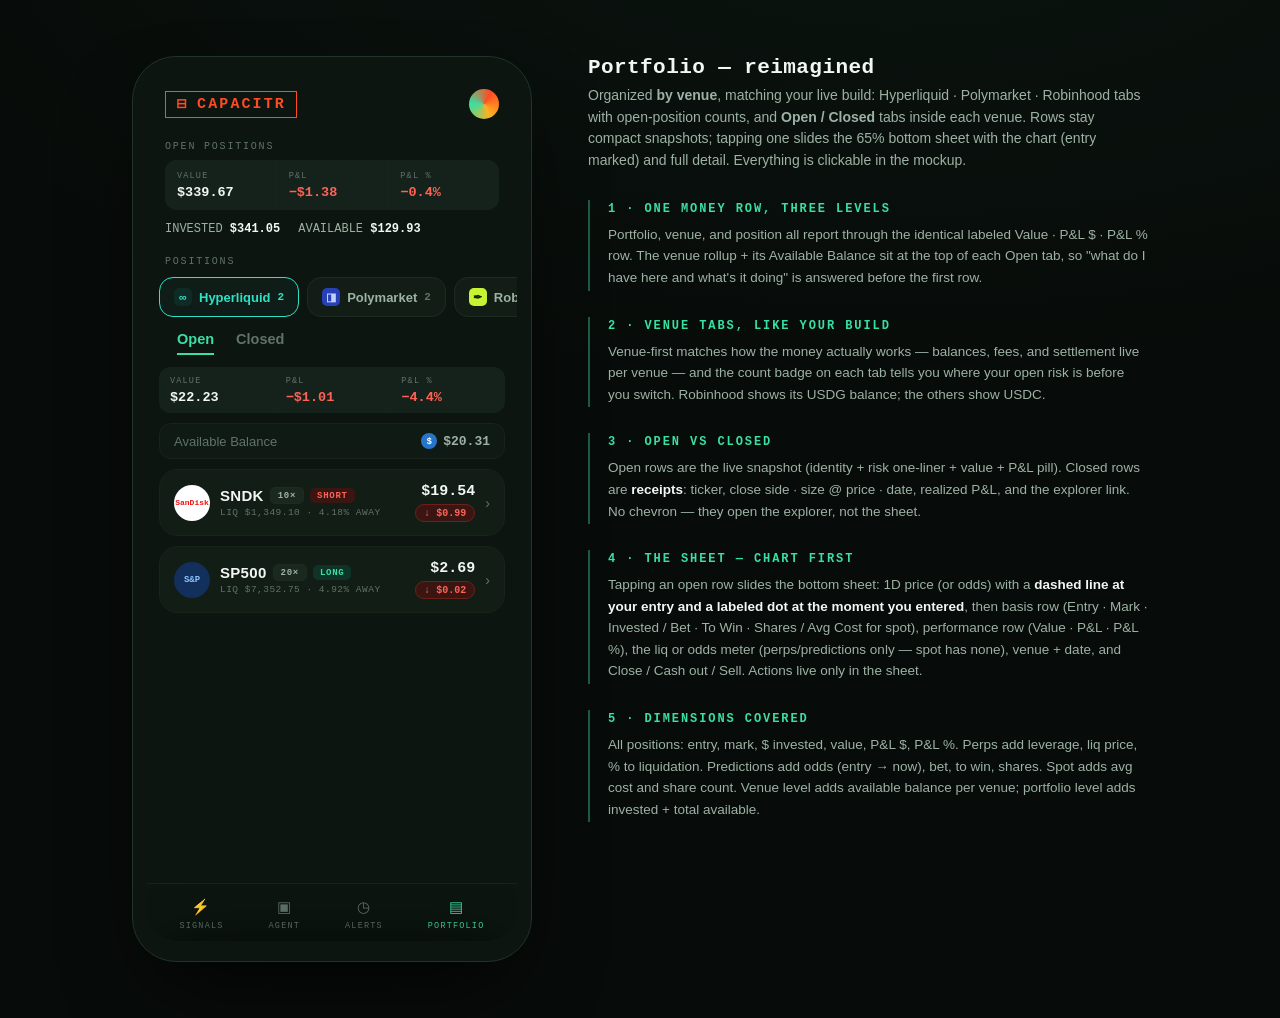
==== portfolio-redesign/index.html @ 4e416ac4 "Add CAPACITR portfolio redesign preview Co-Authored-By: Claude Fable 5 <noreply@anthropic.com> Claud" ====
<!DOCTYPE html>
<html lang="en">
<head>
<meta charset="UTF-8">
<meta name="viewport" content="width=device-width, initial-scale=1.0">
<title>CAPACITR — Portfolio Redesign</title>
<style>
  :root{
    --page:#070B09;
    --phone:#0C1510;
    --card:#121D16;
    --panel:#0E1711;
    --border:#1D2B22;
    --border-soft:#182319;
    --ink:#F2F7F3;
    --ink-2:#9DB2A4;
    --ink-3:#5F7368;
    --green:#3ADFA2;
    --green-dim:#1E5C45;
    --red:#FF6257;
    --red-deep:#FF4B23;
    --amber:#FFB020;
    --teal:#2DE2C5;
    --mono:"SF Mono", ui-monospace, "Cascadia Mono", "Roboto Mono", Menlo, monospace;
    --sans:-apple-system, "SF Pro Text", "Segoe UI", Inter, Roboto, sans-serif;
  }
  *{margin:0;padding:0;box-sizing:border-box}
  body{background:var(--page);font-family:var(--sans);color:var(--ink);
    background-image:radial-gradient(1100px 500px at 70% -10%, #12251B55, transparent);
    min-height:100vh;}
  .wrap{display:flex;gap:56px;justify-content:center;align-items:flex-start;
    padding:56px 32px;flex-wrap:wrap}

  /* ============ PHONE ============ */
  .phone{width:400px;flex:none;background:var(--phone);border:1px solid #223328;
    border-radius:44px;padding:14px 14px 20px;box-shadow:0 40px 90px -30px #000C;
    position:sticky;top:32px}
  .screen{border-radius:32px;overflow:hidden;background:var(--phone);
    height:870px;position:relative;display:flex;flex-direction:column}
  .content{flex:1;overflow-y:auto;scrollbar-width:none}
  .content::-webkit-scrollbar{display:none}

  .appbar{display:flex;align-items:center;justify-content:space-between;
    padding:18px 18px 14px}
  .wordmark{font-family:var(--mono);font-weight:700;letter-spacing:.14em;
    font-size:15px;color:var(--red-deep);border:1.5px solid var(--red-deep);
    padding:4px 10px;display:inline-flex;gap:8px;align-items:center}
  .wordmark::before{content:"⊟";font-size:13px}
  .avatar{width:30px;height:30px;border-radius:50%;
    background:conic-gradient(from 30deg,#FF4B23,#FFB020,#3ADFA2,#FF4B23)}

  /* ---- portfolio summary ---- */
  .summary{padding:8px 18px 4px}
  .sum-label{font-family:var(--mono);font-size:10px;letter-spacing:.18em;
    color:var(--ink-3);text-transform:uppercase;margin-bottom:8px}
  .sum-grid .cell{padding:11px 12px 10px}
  .sum-grid .v{font-size:16.5px;font-weight:700}
  .sum-sub{display:flex;gap:18px;margin-top:12px}
  .sum-sub div{font-family:var(--mono);font-size:12px;color:var(--ink-2)}
  .sum-sub b{color:var(--ink);font-weight:600}
  .neg{color:var(--red)} .pos{color:var(--green)}

  /* ---- venue tabs ---- */
  .vlabel{font-family:var(--mono);font-size:10px;letter-spacing:.18em;
    color:var(--ink-3);text-transform:uppercase;padding:16px 18px 10px}
  .venue-tabs{display:flex;gap:8px;padding:0 12px;overflow-x:auto;scrollbar-width:none}
  .venue-tabs::-webkit-scrollbar{display:none}
  .vtab{display:flex;align-items:center;gap:7px;flex:none;
    background:var(--card);border:1.5px solid var(--border);border-radius:14px;
    color:var(--ink-2);font:inherit;font-size:13px;font-weight:600;
    padding:10px 14px;cursor:pointer;transition:.15s}
  .vtab .vico{width:18px;height:18px;border-radius:5px;display:inline-flex;
    align-items:center;justify-content:center;font-size:11px;font-weight:800}
  .vtab .cnt{font-family:var(--mono);font-size:11px;color:var(--ink-3)}
  .vtab.active{border-color:var(--teal);color:var(--teal);background:#0E1D18}
  .vtab.active .cnt{color:var(--teal)}
  .vico.hl{background:#0E2B25;color:var(--teal)}
  .vico.pm{background:#2740B8;color:#BFD0FF}
  .vico.rh{background:#C6F432;color:#1A2405}

  /* ---- open/closed tabs ---- */
  .oc{display:flex;gap:22px;padding:14px 18px 12px}
  .octab{background:none;border:none;font:inherit;font-size:14.5px;font-weight:650;
    color:var(--ink-3);cursor:pointer;padding:0 0 6px;border-bottom:2px solid transparent}
  .octab.active{color:var(--green);border-bottom-color:var(--green)}

  /* ---- sections/panels ---- */
  .vpanel{padding:0 12px 14px;display:none}
  .vpanel.active{display:block}
  .sec-grid{margin-bottom:10px}
  .sec-grid .v{font-size:14.5px;font-weight:700}
  .avail{display:flex;justify-content:space-between;align-items:center;
    background:#101A14;border:1px solid var(--border-soft);border-radius:12px;
    padding:9px 14px;margin-bottom:4px}
  .avail .l{font-size:13px;color:var(--ink-3)}
  .avail .r{font-family:var(--mono);font-size:13px;font-weight:600;color:var(--ink-2);
    display:flex;align-items:center;gap:6px}
  .coin{width:16px;height:16px;border-radius:50%;color:#fff;font-size:9px;
    font-weight:800;display:inline-flex;align-items:center;justify-content:center;
    font-family:var(--sans)}
  .coin.usdc{background:#2775CA}
  .coin.usdg{background:#5A7D12}

  /* ---- rows ---- */
  .cards{display:flex;flex-direction:column;gap:10px}
  .card{background:var(--card);border:1px solid var(--border-soft);
    border-radius:18px;overflow:hidden}
  .row{display:flex;align-items:center;gap:10px;width:100%;background:none;
    border:none;color:inherit;font:inherit;text-align:left;cursor:pointer;
    padding:13px 14px}
  .row:active{background:#16241B}
  .crow{display:flex;align-items:center;gap:10px;padding:13px 14px}
  .c-logo{width:36px;height:36px;border-radius:50%;flex:none;background:#fff;
    display:flex;align-items:center;justify-content:center;
    font-family:var(--mono);font-size:8px;font-weight:800;color:#E11}
  .c-logo.sp{background:#12305B;color:#8FC1FF;font-size:9px}
  .c-logo.seal{background:#1B2B4B;color:#D8C27A;font-size:14px}
  .c-logo.zec{background:#F4B728;color:#231F20;font-size:13px;font-weight:900}
  .c-logo.nvda{background:#1F3D12;color:#76B900;font-size:7.5px}
  .c-name{min-width:0;flex:1}
  .c-ticker{font-size:15px;font-weight:700;letter-spacing:.02em;
    display:flex;align-items:center;gap:6px;white-space:nowrap;overflow:hidden}
  .c-ticker .q{overflow:hidden;text-overflow:ellipsis}
  .c-meta{font-family:var(--mono);font-size:9.5px;color:var(--ink-3);
    margin-top:3px;letter-spacing:.05em;white-space:nowrap;overflow:hidden;
    text-overflow:ellipsis}
  .chip{font-family:var(--mono);font-size:9px;font-weight:700;letter-spacing:.08em;
    padding:2.5px 7px;border-radius:5px;flex:none}
  .chip.short{background:#3A1512;color:var(--red)}
  .chip.long{background:#0F3327;color:var(--green)}
  .chip.lev{background:#1B2820;color:var(--ink-2);border:1px solid var(--border)}
  .chip.yes{background:#0F3327;color:var(--green)}
  .chip.spot{background:#1B2820;color:var(--ink-2);border:1px solid var(--border)}
  .c-money{text-align:right;flex:none}
  .c-value{font-family:var(--mono);font-size:15px;font-weight:700;
    font-variant-numeric:tabular-nums}
  .pill{display:inline-flex;align-items:center;gap:3px;font-family:var(--mono);
    font-size:10px;font-weight:700;padding:2.5px 8px;border-radius:999px;
    margin-top:4px;font-variant-numeric:tabular-nums}
  .pill.pos{background:#0F3327;color:var(--green);border:1px solid #1E5C45}
  .pill.neg{background:#3A1512;color:var(--red);border:1px solid #6B2119}
  .chev{flex:none;color:var(--ink-3);font-size:14px}
  .explorer{font-family:var(--mono);font-size:9.5px;color:var(--ink-3);margin-top:4px}
  .empty{font-family:var(--mono);font-size:11px;color:var(--ink-3);text-align:center;
    padding:26px 0;letter-spacing:.06em}

  /* ---- shared cells ---- */
  .c-grid{display:grid;grid-template-columns:1fr 1fr 1fr;gap:1px;
    background:var(--border-soft);border-radius:12px;overflow:hidden}
  .cell{background:var(--panel);padding:9px 11px 8px}
  .cell .k{font-family:var(--mono);font-size:8.5px;letter-spacing:.14em;
    color:var(--ink-3);text-transform:uppercase}
  .cell .v{font-family:var(--mono);font-size:12.5px;font-weight:600;margin-top:4px;
    font-variant-numeric:tabular-nums}
  .cell .s{font-family:var(--mono);font-size:9px;color:var(--ink-3);margin-top:2px}
  .cell.hi{background:#15221B}
  .cell.hi .v{font-size:13.5px}

  /* ---- meters ---- */
  .liq,.odds{margin-top:10px;background:var(--panel);border-radius:12px;padding:10px 12px 12px}
  .liq-row,.odds-row{display:flex;justify-content:space-between;align-items:baseline}
  .liq-row .k,.odds-row .k{font-family:var(--mono);font-size:8.5px;letter-spacing:.14em;color:var(--ink-3)}
  .liq-row .v{font-family:var(--mono);font-size:12px;font-weight:600}
  .dist{font-family:var(--mono);font-size:10px;font-weight:700;padding:2px 7px;border-radius:5px}
  .dist.warn{background:#33260C;color:var(--amber)}
  .dist.safe{background:#0F3327;color:var(--green)}
  .track{position:relative;height:6px;border-radius:3px;margin-top:10px;
    background:linear-gradient(90deg,#1E5C45,#8a6a1e 65%,#7c2d22)}
  .track.rev{background:linear-gradient(90deg,#7c2d22,#8a6a1e 35%,#1E5C45)}
  .marker{position:absolute;top:-3px;width:2.5px;height:12px;border-radius:2px;
    background:var(--ink);box-shadow:0 0 0 2px #0E1711}
  .track-labels,.otrack-labels{display:flex;justify-content:space-between;margin-top:6px}
  .track-labels span,.otrack-labels span{font-family:var(--mono);font-size:8.5px;
    letter-spacing:.1em;color:var(--ink-3)}
  .odds-now{font-family:var(--mono);font-size:13px;font-weight:700}
  .odds-entry{font-family:var(--mono);font-size:10px;color:var(--ink-3)}
  .otrack{position:relative;height:6px;border-radius:3px;margin-top:10px;background:#1B2820}
  .ofill{position:absolute;inset:0 auto 0 0;border-radius:3px}
  .ofill.up{background:var(--green)} .ofill.down{background:var(--red)}
  .otick{position:absolute;top:-2px;width:2px;height:10px;background:var(--ink-3);border-radius:2px}

  .c-foot{display:flex;justify-content:space-between;align-items:center;margin-top:12px}
  .venue{font-family:var(--mono);font-size:10px;color:var(--ink-3);letter-spacing:.04em}
  .venue b{color:var(--ink-2);font-weight:600}
  .closebtn{font-family:var(--mono);font-size:10.5px;font-weight:700;letter-spacing:.1em;
    text-transform:uppercase;color:var(--red-deep);border:1.5px solid #7A2A14;
    background:transparent;border-radius:9px;padding:7px 14px;cursor:pointer}
  .closebtn:hover{border-color:var(--red-deep);background:#FF4B2311}

  /* ---- bottom nav ---- */
  .nav{display:flex;justify-content:space-around;padding:14px 10px 10px;
    border-top:1px solid var(--border-soft);background:var(--phone)}
  .nav div{font-family:var(--mono);font-size:8.5px;letter-spacing:.14em;
    color:var(--ink-3);text-align:center}
  .nav div.on{color:var(--green)}
  .nav span{display:block;font-size:15px;margin-bottom:4px}

  /* ============ BOTTOM SHEET ============ */
  .scrim{position:absolute;inset:0;background:rgba(2,6,4,.62);opacity:0;
    pointer-events:none;transition:opacity .28s ease;z-index:5}
  .screen.sheet-open .scrim{opacity:1;pointer-events:auto}
  .sheet{position:absolute;left:0;right:0;bottom:0;height:65%;
    background:#111C15;border-top:1px solid #26382C;
    border-radius:26px 26px 0 0;transform:translateY(103%);
    transition:transform .34s cubic-bezier(.3,.9,.3,1);z-index:6;
    display:flex;flex-direction:column;box-shadow:0 -24px 60px -20px #000C}
  .screen.sheet-open .sheet{transform:translateY(0)}
  .grabber{width:38px;height:4px;border-radius:2px;background:#2C3E32;
    margin:10px auto 2px;flex:none}
  .sheet-head{display:flex;align-items:center;gap:10px;padding:8px 16px 12px;
    border-bottom:1px solid var(--border-soft);flex:none}
  .sheet-head .c-name{flex:1;min-width:0}
  .sheet-x{width:28px;height:28px;border-radius:50%;background:#1B2820;
    color:var(--ink-2);border:none;font-size:12px;cursor:pointer;flex:none}
  .sheet-body{flex:1;overflow-y:auto;padding:13px 16px 18px;scrollbar-width:none}
  .sheet-body::-webkit-scrollbar{display:none}

  /* ---- chart ---- */
  .chart{background:var(--panel);border-radius:12px;padding:11px 12px 6px;margin-bottom:10px}
  .chart-top{display:flex;justify-content:space-between;align-items:center;margin-bottom:6px}
  .chart-top .k{font-family:var(--mono);font-size:8.5px;letter-spacing:.14em;color:var(--ink-3)}
  .tf{display:flex;gap:4px}
  .tf span{font-family:var(--mono);font-size:8.5px;letter-spacing:.08em;color:var(--ink-3);
    padding:3px 7px;border-radius:6px}
  .tf .on{background:#1B2820;color:var(--ink)}
  .chart svg{display:block;width:100%}

  /* ============ ANNOTATIONS ============ */
  .notes{max-width:560px;min-width:340px;flex:1}
  .notes h1{font-family:var(--mono);font-size:21px;letter-spacing:.02em;margin-bottom:6px}
  .notes .sub{color:var(--ink-2);font-size:14px;line-height:1.55;margin-bottom:28px}
  .note{border-left:2px solid var(--green-dim);padding:2px 0 2px 18px;margin-bottom:26px}
  .note h2{font-family:var(--mono);font-size:12px;letter-spacing:.16em;
    text-transform:uppercase;color:var(--green);margin-bottom:8px}
  .note p{color:var(--ink-2);font-size:13.5px;line-height:1.6;margin-bottom:8px}
  .note p:last-child{margin-bottom:0}
  .note b{color:var(--ink);font-weight:600}
  .note .fields{font-family:var(--mono);font-size:11.5px;color:var(--ink-2);
    background:var(--card);border:1px solid var(--border-soft);border-radius:10px;
    padding:10px 14px;line-height:1.9;margin:10px 0}
  .note .fields em{font-style:normal;color:var(--ink-3)}

  @media (max-width:900px){.wrap{padding:24px 12px}.phone{position:static}}
</style>
</head>
<body>
<div class="wrap">

  <!-- ================= PHONE MOCKUP ================= -->
  <div class="phone"><div class="screen" id="screen">

    <div class="content">
      <div class="appbar">
        <span class="wordmark">CAPACITR</span>
        <div class="avatar"></div>
      </div>

      <div class="summary">
        <div class="sum-label">Open Positions</div>
        <div class="c-grid sum-grid">
          <div class="cell hi"><div class="k">Value</div><div class="v">$339.67</div></div>
          <div class="cell hi"><div class="k">P&L</div><div class="v neg">−$1.38</div></div>
          <div class="cell hi"><div class="k">P&L %</div><div class="v neg">−0.4%</div></div>
        </div>
        <div class="sum-sub">
          <div>INVESTED <b>$341.05</b></div>
          <div>AVAILABLE <b>$129.93</b></div>
        </div>
      </div>

      <div class="vlabel">Positions</div>
      <div class="venue-tabs">
        <button class="vtab active" data-v="hl"><span class="vico hl">∞</span>Hyperliquid <span class="cnt">2</span></button>
        <button class="vtab" data-v="pm"><span class="vico pm">◨</span>Polymarket <span class="cnt">2</span></button>
        <button class="vtab" data-v="rh"><span class="vico rh">✒</span>Robinhood <span class="cnt">1</span></button>
      </div>

      <!-- ============ HYPERLIQUID ============ -->
      <div class="vpanel active" data-panel="hl">
        <div class="oc">
          <button class="octab active" data-oc="open">Open</button>
          <button class="octab" data-oc="closed">Closed</button>
        </div>
        <div class="oc-open">
          <div class="c-grid sec-grid">
            <div class="cell hi"><div class="k">Value</div><div class="v">$22.23</div></div>
            <div class="cell hi"><div class="k">P&L</div><div class="v neg">−$1.01</div></div>
            <div class="cell hi"><div class="k">P&L %</div><div class="v neg">−4.4%</div></div>
          </div>
          <div class="avail" style="margin-bottom:10px"><span class="l">Available Balance</span>
            <span class="r"><span class="coin usdc">$</span>$20.31</span></div>
          <div class="cards">
            <div class="card"><button class="row" data-pos="sndk">
              <div class="c-logo">SanDisk</div>
              <div class="c-name">
                <div class="c-ticker">SNDK <span class="chip lev">10×</span><span class="chip short">SHORT</span></div>
                <div class="c-meta">LIQ $1,349.10 · 4.18% AWAY</div>
              </div>
              <div class="c-money"><div class="c-value">$19.54</div><div class="pill neg">↓ $0.99</div></div>
              <div class="chev">›</div>
            </button></div>
            <div class="card"><button class="row" data-pos="sp500">
              <div class="c-logo sp">S&P</div>
              <div class="c-name">
                <div class="c-ticker">SP500 <span class="chip lev">20×</span><span class="chip long">LONG</span></div>
                <div class="c-meta">LIQ $7,352.75 · 4.92% AWAY</div>
              </div>
              <div class="c-money"><div class="c-value">$2.69</div><div class="pill neg">↓ $0.02</div></div>
              <div class="chev">›</div>
            </button></div>
          </div>
        </div>
        <div class="oc-closed" hidden>
          <div class="cards">
            <div class="card"><div class="crow">
              <div class="c-name"><div class="c-ticker">CL</div>
                <div class="c-meta">CLOSE LONG · 0.642 @ $81.71 · AUG 11</div></div>
              <div class="c-money"><div class="c-value pos">+$2.42</div>
                <div class="explorer">Explorer ↗</div></div>
            </div></div>
            <div class="card"><div class="crow">
              <div class="c-name"><div class="c-ticker">GOLD</div>
                <div class="c-meta">CLOSE LONG · 0.0094 @ $4,398.00 · AUG 11</div></div>
              <div class="c-money"><div class="c-value pos">+$0.54</div>
                <div class="explorer">Explorer ↗</div></div>
            </div></div>
            <div class="card"><div class="crow">
              <div class="c-name"><div class="c-ticker">MSFT</div>
                <div class="c-meta">CLOSE LONG · 0.021 @ $504.40 · AUG 11</div></div>
              <div class="c-money"><div class="c-value pos">+$0.30</div>
                <div class="explorer">Explorer ↗</div></div>
            </div></div>
          </div>
        </div>
      </div>

      <!-- ============ POLYMARKET ============ -->
      <div class="vpanel" data-panel="pm">
        <div class="oc">
          <button class="octab active" data-oc="open">Open</button>
          <button class="octab" data-oc="closed">Closed</button>
        </div>
        <div class="oc-open">
          <div class="c-grid sec-grid">
            <div class="cell hi"><div class="k">Value</div><div class="v">$67.34</div></div>
            <div class="cell hi"><div class="k">P&L</div><div class="v neg">−$0.30</div></div>
            <div class="cell hi"><div class="k">P&L %</div><div class="v neg">−0.4%</div></div>
          </div>
          <div class="avail" style="margin-bottom:10px"><span class="l">Available Balance</span>
            <span class="r"><span class="coin usdc">$</span>$104.64</span></div>
          <div class="cards">
            <div class="card"><button class="row" data-pos="rubio">
              <div class="c-logo seal">◉</div>
              <div class="c-name">
                <div class="c-ticker"><span class="q">Marco Rubio</span> <span class="chip yes">YES</span></div>
                <div class="c-meta">PRESIDENTIAL ELECTION WINNER 2028 · 13.2%</div>
              </div>
              <div class="c-money"><div class="c-value">$28.47</div><div class="pill pos">↑ $10.67</div></div>
              <div class="chev">›</div>
            </button></div>
            <div class="card"><button class="row" data-pos="zcash">
              <div class="c-logo zec">ⓩ</div>
              <div class="c-name">
                <div class="c-ticker"><span class="q">Zcash $700 by Dec 31?</span> <span class="chip yes">YES</span></div>
                <div class="c-meta">CRYPTO · 43.0%</div>
              </div>
              <div class="c-money"><div class="c-value">$38.87</div><div class="pill neg">↓ $10.97</div></div>
              <div class="chev">›</div>
            </button></div>
          </div>
        </div>
        <div class="oc-closed" hidden>
          <div class="cards">
            <div class="card"><div class="crow">
              <div class="c-name"><div class="c-ticker"><span class="q">S&P 500 best performer 2026?</span></div>
                <div class="c-meta">CASHED OUT YES · 37.3 SH @ 69¢ · AUG 8</div></div>
              <div class="c-money"><div class="c-value pos">+$0.93</div>
                <div class="explorer">Polymarket ↗</div></div>
            </div></div>
          </div>
        </div>
      </div>

      <!-- ============ ROBINHOOD ============ -->
      <div class="vpanel" data-panel="rh">
        <div class="oc">
          <button class="octab active" data-oc="open">Open</button>
          <button class="octab" data-oc="closed">Closed</button>
        </div>
        <div class="oc-open">
          <div class="c-grid sec-grid">
            <div class="cell hi"><div class="k">Value</div><div class="v">$250.10</div></div>
            <div class="cell hi"><div class="k">P&L</div><div class="v neg">−$0.07</div></div>
            <div class="cell hi"><div class="k">P&L %</div><div class="v neg">−0.03%</div></div>
          </div>
          <div class="avail" style="margin-bottom:10px"><span class="l">Available Balance</span>
            <span class="r"><span class="coin usdg">G</span>$4.98 USDG</span></div>
          <div class="cards">
            <div class="card"><button class="row" data-pos="nvda">
              <div class="c-logo nvda">NVIDIA</div>
              <div class="c-name">
                <div class="c-ticker">NVDA <span class="chip spot">SPOT</span></div>
                <div class="c-meta">1.139 SHARES @ $219.64 AVG</div>
              </div>
              <div class="c-money"><div class="c-value">$250.10</div><div class="pill neg">↓ $0.07</div></div>
              <div class="chev">›</div>
            </button></div>
          </div>
        </div>
        <div class="oc-closed" hidden>
          <div class="empty">NO CLOSED POSITIONS YET</div>
        </div>
      </div>
    </div>

    <div class="nav">
      <div><span>⚡</span>SIGNALS</div>
      <div><span>▣</span>AGENT</div>
      <div><span>◷</span>ALERTS</div>
      <div class="on"><span>▤</span>PORTFOLIO</div>
    </div>

    <!-- BOTTOM SHEET -->
    <div class="scrim" id="scrim"></div>
    <div class="sheet" id="sheet">
      <div class="grabber"></div>
      <div class="sheet-head" id="sheet-head"></div>
      <div class="sheet-body" id="sheet-body"></div>
    </div>

  </div></div>

  <!-- ================= ANNOTATIONS ================= -->
  <aside class="notes">
    <h1>Portfolio — reimagined</h1>
    <p class="sub">Organized <b>by venue</b>, matching your live build: Hyperliquid · Polymarket · Robinhood tabs with open-position counts, and <b>Open / Closed</b> tabs inside each venue. Rows stay compact snapshots; tapping one slides the 65% bottom sheet with the chart (entry marked) and full detail. Everything is clickable in the mockup.</p>

    <div class="note">
      <h2>1 · One money row, three levels</h2>
      <p>Portfolio, venue, and position all report through the identical labeled Value · P&L $ · P&L % row. The venue rollup + its Available Balance sit at the top of each Open tab, so "what do I have here and what's it doing" is answered before the first row.</p>
    </div>

    <div class="note">
      <h2>2 · Venue tabs, like your build</h2>
      <p>Venue-first matches how the money actually works — balances, fees, and settlement live per venue — and the count badge on each tab tells you where your open risk is before you switch. Robinhood shows its USDG balance; the others show USDC.</p>
    </div>

    <div class="note">
      <h2>3 · Open vs Closed</h2>
      <p>Open rows are the live snapshot (identity + risk one-liner + value + P&L pill). Closed rows are <b>receipts</b>: ticker, close side · size @ price · date, realized P&L, and the explorer link. No chevron — they open the explorer, not the sheet.</p>
    </div>

    <div class="note">
      <h2>4 · The sheet — chart first</h2>
      <p>Tapping an open row slides the bottom sheet: 1D price (or odds) with a <b>dashed line at your entry and a labeled dot at the moment you entered</b>, then basis row (Entry · Mark · Invested / Bet · To Win · Shares / Avg Cost for spot), performance row (Value · P&L · P&L %), the liq or odds meter (perps/predictions only — spot has none), venue + date, and Close / Cash out / Sell. Actions live only in the sheet.</p>
    </div>

    <div class="note">
      <h2>5 · Dimensions covered</h2>
      <p>All positions: entry, mark, $ invested, value, P&L $, P&L %. Perps add leverage, liq price, % to liquidation. Predictions add odds (entry → now), bet, to win, shares. Spot adds avg cost and share count. Venue level adds available balance per venue; portfolio level adds invested + total available.</p>
    </div>
  </aside>

</div>

<script>
const P = {
  sndk:{
    kind:'perp', logo:'<div class="c-logo">SanDisk</div>',
    title:'SNDK <span class="chip lev">10×</span><span class="chip short">SHORT</span>',
    meta:'HYPERLIQUID · OPENED AUG 6',
    value:'$19.54', pill:'<div class="pill neg">↓ $0.99</div>', pos:false,
    fmt:v=>'$'+v.toFixed(0),
    series:[1259,1263,1271,1266,1274,1280,1287.5,1292,1285,1289,1297,1291,1295],
    entryIdx:6, entryVal:1287.5, entryLabel:'ENTRY $1,287.50',
    body:`
      <div class="c-grid">
        <div class="cell"><div class="k">Entry</div><div class="v">$1,287.50</div></div>
        <div class="cell"><div class="k">Mark</div><div class="v">$1,295.00</div><div class="s neg">+0.58%</div></div>
        <div class="cell"><div class="k">Invested</div><div class="v">$20.53</div><div class="s">size 0.159</div></div>
        <div class="cell hi"><div class="k">Value</div><div class="v">$19.54</div></div>
        <div class="cell hi"><div class="k">P&L</div><div class="v neg">−$0.99</div></div>
        <div class="cell hi"><div class="k">P&L %</div><div class="v neg">−4.80%</div></div>
      </div>
      <div class="liq">
        <div class="liq-row"><span class="k">LIQUIDATION&ensp;<span class="v">$1,349.10</span></span>
          <span class="dist warn">4.18% away</span></div>
        <div class="track"><div class="marker" style="left:12%"></div></div>
        <div class="track-labels"><span>ENTRY 1,287.50</span><span>LIQ 1,349.10</span></div>
      </div>
      <div class="c-foot"><span class="venue">Hyperliquid ↗ · Opened Aug 6</span>
        <button class="closebtn">Close</button></div>`
  },
  sp500:{
    kind:'perp', logo:'<div class="c-logo sp">S&P</div>',
    title:'SP500 <span class="chip lev">20×</span><span class="chip long">LONG</span>',
    meta:'HYPERLIQUID · OPENED AUG 6',
    value:'$2.69', pill:'<div class="pill neg">↓ $0.02</div>', pos:false,
    fmt:v=>'$'+v.toFixed(0),
    series:[7713,7719,7726,7731,7727,7735.4,7742,7737,7729,7734,7732.9],
    entryIdx:5, entryVal:7735.4, entryLabel:'ENTRY $7,735.40',
    body:`
      <div class="c-grid">
        <div class="cell"><div class="k">Entry</div><div class="v">$7,735.40</div></div>
        <div class="cell"><div class="k">Mark</div><div class="v">$7,732.86</div><div class="s neg">−0.03%</div></div>
        <div class="cell"><div class="k">Invested</div><div class="v">$2.71</div><div class="s">size 0.007</div></div>
        <div class="cell hi"><div class="k">Value</div><div class="v">$2.69</div></div>
        <div class="cell hi"><div class="k">P&L</div><div class="v neg">−$0.02</div></div>
        <div class="cell hi"><div class="k">P&L %</div><div class="v neg">−0.7%</div></div>
      </div>
      <div class="liq">
        <div class="liq-row"><span class="k">LIQUIDATION&ensp;<span class="v">$7,352.75</span></span>
          <span class="dist warn">4.92% away</span></div>
        <div class="track rev"><div class="marker" style="left:99%"></div></div>
        <div class="track-labels"><span>LIQ 7,352.75</span><span>ENTRY 7,735.40</span></div>
      </div>
      <div class="c-foot"><span class="venue">Hyperliquid ↗ · Opened Aug 6</span>
        <button class="closebtn">Close</button></div>`
  },
  rubio:{
    kind:'pred', logo:'<div class="c-logo seal">◉</div>',
    title:'<span class="q">Marco Rubio</span> <span class="chip yes">YES</span>',
    meta:'PRESIDENTIAL ELECTION WINNER 2028 · POLYMARKET',
    value:'$28.47', pill:'<div class="pill pos">↑ $10.67</div>', pos:true,
    fmt:v=>v.toFixed(0)+'¢',
    series:[6.8,7.1,7.9,7.5,8.2,9.4,10.8,10.1,11.6,12.4,13.0,13.2],
    entryIdx:4, entryVal:8.2, entryLabel:'ENTRY 8.2¢',
    body:`
      <div class="c-grid">
        <div class="cell"><div class="k">Bet</div><div class="v">$17.80</div><div class="s">@ 8.2¢ avg</div></div>
        <div class="cell"><div class="k">To Win</div><div class="v">$217.32</div><div class="s">if YES resolves</div></div>
        <div class="cell"><div class="k">Shares</div><div class="v">217.3</div></div>
        <div class="cell hi"><div class="k">Value</div><div class="v">$28.47</div></div>
        <div class="cell hi"><div class="k">P&L</div><div class="v pos">+$10.67</div></div>
        <div class="cell hi"><div class="k">P&L %</div><div class="v pos">+59.9%</div></div>
      </div>
      <div class="odds">
        <div class="odds-row"><span class="k">ODDS&ensp;<span class="odds-now pos">13.2%</span></span>
          <span class="odds-entry">entry 8.2¢ → now 13.2¢</span></div>
        <div class="otrack"><div class="ofill up" style="width:13.2%"></div>
          <div class="otick" style="left:8.2%"></div></div>
        <div class="otrack-labels"><span>0%</span><span>RESOLVES AT 100%</span></div>
      </div>
      <div class="c-foot"><span class="venue">Polymarket ↗ · Opened Aug 5</span>
        <button class="closebtn">Cash out</button></div>`
  },
  zcash:{
    kind:'pred', logo:'<div class="c-logo zec">ⓩ</div>',
    title:'<span class="q">Zcash $700 by Dec 31?</span> <span class="chip yes">YES</span>',
    meta:'CRYPTO · POLYMARKET',
    value:'$38.87', pill:'<div class="pill neg">↓ $10.97</div>', pos:false,
    fmt:v=>v.toFixed(0)+'¢',
    series:[58,60.5,57,55.1,52,49,50.5,46,44.5,43.9,43.0],
    entryIdx:3, entryVal:55.1, entryLabel:'ENTRY 55.1¢',
    body:`
      <div class="c-grid">
        <div class="cell"><div class="k">Bet</div><div class="v">$49.84</div><div class="s">@ 55.1¢ avg</div></div>
        <div class="cell"><div class="k">To Win</div><div class="v">$90.39</div><div class="s">if YES resolves</div></div>
        <div class="cell"><div class="k">Shares</div><div class="v">90.4</div></div>
        <div class="cell hi"><div class="k">Value</div><div class="v">$38.87</div></div>
        <div class="cell hi"><div class="k">P&L</div><div class="v neg">−$10.97</div></div>
        <div class="cell hi"><div class="k">P&L %</div><div class="v neg">−22.0%</div></div>
      </div>
      <div class="odds">
        <div class="odds-row"><span class="k">ODDS&ensp;<span class="odds-now neg">43.0%</span></span>
          <span class="odds-entry">entry 55.1¢ → now 43.0¢</span></div>
        <div class="otrack"><div class="ofill down" style="width:43%"></div>
          <div class="otick" style="left:55.1%"></div></div>
        <div class="otrack-labels"><span>0%</span><span>RESOLVES AT 100%</span></div>
      </div>
      <div class="c-foot"><span class="venue">Polymarket ↗ · Opened Aug 4</span>
        <button class="closebtn">Cash out</button></div>`
  },
  nvda:{
    kind:'perp', logo:'<div class="c-logo nvda">NVIDIA</div>',
    title:'NVDA <span class="chip spot">SPOT</span>',
    meta:'ROBINHOOD · BOUGHT AUG 11',
    value:'$250.10', pill:'<div class="pill neg">↓ $0.07</div>', pos:false,
    fmt:v=>'$'+v.toFixed(0),
    series:[216.8,217.5,218.9,219.64,220.8,221.4,220.2,219.1,219.9,219.58],
    entryIdx:3, entryVal:219.64, entryLabel:'ENTRY $219.64',
    body:`
      <div class="c-grid">
        <div class="cell"><div class="k">Avg Cost</div><div class="v">$219.64</div></div>
        <div class="cell"><div class="k">Mark</div><div class="v">$219.58</div><div class="s neg">−0.03%</div></div>
        <div class="cell"><div class="k">Invested</div><div class="v">$250.17</div><div class="s">1.139 shares</div></div>
        <div class="cell hi"><div class="k">Value</div><div class="v">$250.10</div></div>
        <div class="cell hi"><div class="k">P&L</div><div class="v neg">−$0.07</div></div>
        <div class="cell hi"><div class="k">P&L %</div><div class="v neg">−0.03%</div></div>
      </div>
      <div class="c-foot"><span class="venue">Robinhood ↗ · Bought Aug 11</span>
        <button class="closebtn">Sell</button></div>`
  }
};

function chartSVG(p){
  const W=336,H=150,padT=14,padB=18,padL=6,padR=44;
  const s=p.series, n=s.length;
  const min=Math.min(...s), max=Math.max(...s), span=(max-min)||1;
  const lo=min-span*.12, hi=max+span*.12;
  const x=i=>padL+(W-padL-padR)*i/(n-1);
  const y=v=>padT+(H-padT-padB)*(1-(v-lo)/(hi-lo));
  const col = p.pos ? '#3ADFA2' : '#FF6257';
  let path='M'+x(0)+' '+y(s[0]);
  for(let i=1;i<n;i++) path+=' L'+x(i)+' '+y(s[i]);
  const area=path+' L'+x(n-1)+' '+(H-padB)+' L'+x(0)+' '+(H-padB)+' Z';
  const ey=y(p.entryVal), ex=x(p.entryIdx), ly=y(s[n-1]);
  return `<svg viewBox="0 0 ${W} ${H}" xmlns="http://www.w3.org/2000/svg">
    <defs><linearGradient id="g-${ex}-${ey}" x1="0" y1="0" x2="0" y2="1">
      <stop offset="0" stop-color="${col}" stop-opacity=".22"/>
      <stop offset="1" stop-color="${col}" stop-opacity="0"/></linearGradient></defs>
    <line x1="${padL}" y1="${ey}" x2="${W-padR+2}" y2="${ey}" stroke="#5F7368" stroke-width="1" stroke-dasharray="3 4"/>
    <path d="${area}" fill="url(#g-${ex}-${ey})"/>
    <path d="${path}" fill="none" stroke="${col}" stroke-width="2" stroke-linejoin="round" stroke-linecap="round"/>
    <circle cx="${ex}" cy="${ey}" r="4.5" fill="#0E1711" stroke="#F2F7F3" stroke-width="2"/>
    <circle cx="${x(n-1)}" cy="${ly}" r="4" fill="${col}" stroke="#0E1711" stroke-width="2"/>
    <text x="${ex-9}" y="${s[0]>p.entryVal?ey+14:ey-7}" text-anchor="end" font-family="SF Mono,ui-monospace,Menlo,monospace" font-size="8" letter-spacing=".08em" fill="#9DB2A4">${p.entryLabel}</text>
    <text x="${W-padR+8}" y="${ly+3}" font-family="SF Mono,ui-monospace,Menlo,monospace" font-size="8.5" font-weight="700" fill="${col}">${p.fmt(s[n-1])}</text>
    <text x="${W-padR+8}" y="${ey+3}" font-family="SF Mono,ui-monospace,Menlo,monospace" font-size="8" fill="#5F7368">${p.fmt(p.entryVal)}</text>
  </svg>`;
}

const screen=document.getElementById('screen');
function openSheet(id){
  const p=P[id];
  document.getElementById('sheet-head').innerHTML=
    p.logo+
    `<div class="c-name"><div class="c-ticker">${p.title}</div>
     <div class="c-meta">${p.meta}</div></div>
     <div class="c-money"><div class="c-value">${p.value}</div>${p.pill}</div>
     <button class="sheet-x" onclick="closeSheet()">✕</button>`;
  document.getElementById('sheet-body').innerHTML=
    `<div class="chart">
       <div class="chart-top"><span class="k">${p.kind==='perp'?'PRICE':'ODDS'} · 1D</span>
         <div class="tf"><span>1H</span><span class="on">1D</span><span>1W</span><span>MAX</span></div>
       </div>${chartSVG(p)}
     </div>`+p.body;
  screen.classList.add('sheet-open');
}
function closeSheet(){screen.classList.remove('sheet-open')}
document.querySelectorAll('[data-pos]').forEach(b=>
  b.addEventListener('click',()=>openSheet(b.dataset.pos)));
document.getElementById('scrim').addEventListener('click',closeSheet);

/* venue tabs */
document.querySelectorAll('.vtab').forEach(t=>t.addEventListener('click',()=>{
  document.querySelectorAll('.vtab').forEach(x=>x.classList.remove('active'));
  t.classList.add('active');
  document.querySelectorAll('.vpanel').forEach(pn=>
    pn.classList.toggle('active',pn.dataset.panel===t.dataset.v));
}));
/* open/closed tabs (scoped per venue panel) */
document.querySelectorAll('.vpanel').forEach(panel=>{
  panel.querySelectorAll('.octab').forEach(t=>t.addEventListener('click',()=>{
    panel.querySelectorAll('.octab').forEach(x=>x.classList.remove('active'));
    t.classList.add('active');
    panel.querySelector('.oc-open').hidden = t.dataset.oc!=='open';
    panel.querySelector('.oc-closed').hidden = t.dataset.oc!=='closed';
  }));
});
</script>
</body>
</html>
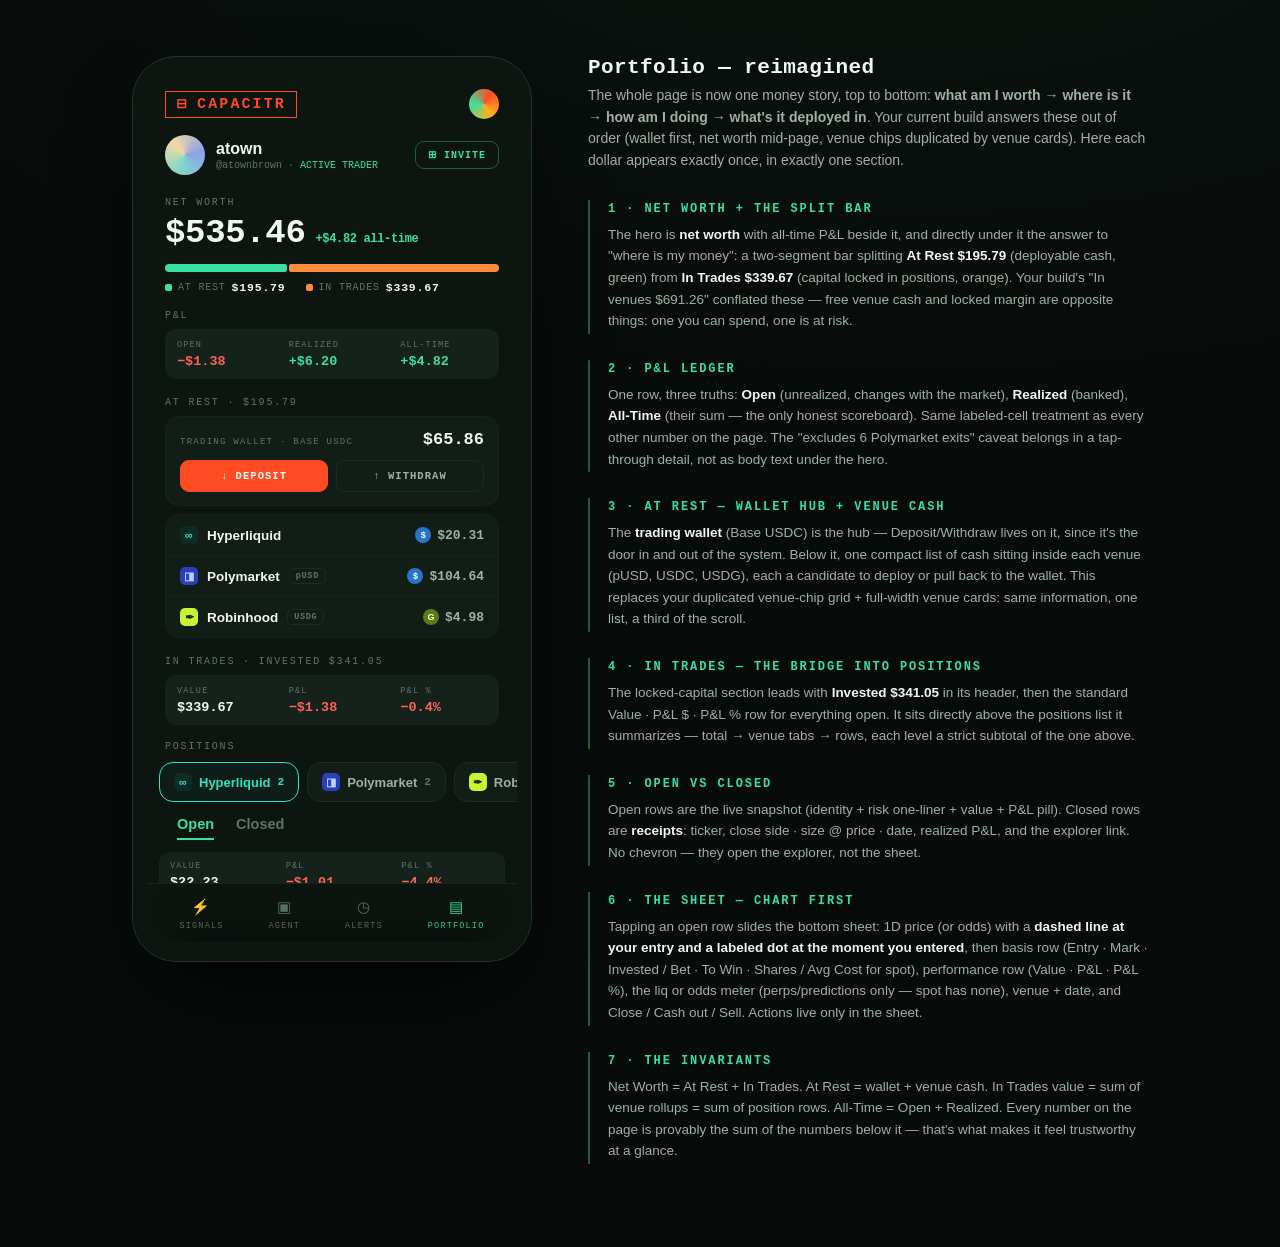
==== commit 18f6994b: "Update portfolio redesign preview: net worth architecture Co-Authored-By: Claude Fable 5 <noreply@an" ====
--- a/portfolio-redesign/index.html
+++ b/portfolio-redesign/index.html
@@ -59,6 +59,61 @@
   .sum-sub div{font-family:var(--mono);font-size:12px;color:var(--ink-2)}
   .sum-sub b{color:var(--ink);font-weight:600}
   .neg{color:var(--red)} .pos{color:var(--green)}
+
+  /* ---- profile ---- */
+  .profile{display:flex;align-items:center;gap:11px;padding:2px 18px 14px}
+  .pf-avatar{width:40px;height:40px;border-radius:50%;flex:none;
+    background:conic-gradient(from 200deg,#7FD8C9,#F3D9A4,#8AA3E8,#7FD8C9)}
+  .pf-name{flex:1;min-width:0}
+  .pf-handle{font-size:16px;font-weight:800}
+  .pf-sub{font-family:var(--mono);font-size:10px;color:var(--ink-3);margin-top:2px}
+  .invitebtn{font-family:var(--mono);font-size:10px;font-weight:700;letter-spacing:.1em;
+    color:var(--green);border:1.5px solid var(--green-dim);background:transparent;
+    border-radius:9px;padding:7px 12px;cursor:pointer}
+
+  /* ---- net worth ---- */
+  .networth{font-family:var(--mono);font-size:34px;font-weight:700;line-height:1;
+    letter-spacing:-.01em;font-variant-numeric:tabular-nums;display:flex;
+    align-items:baseline;gap:10px;flex-wrap:wrap}
+  .nw-pnl{font-size:12px;font-weight:600}
+  .split-bar{display:flex;gap:2px;height:8px;border-radius:4px;overflow:hidden;
+    margin-top:14px}
+  .seg{border-radius:2px}
+  .seg.rest{background:var(--green)}
+  .seg.locked{background:#FF8A3D}
+  .split-legend{display:flex;gap:20px;margin-top:9px}
+  .split-legend div{font-family:var(--mono);font-size:10px;letter-spacing:.08em;
+    color:var(--ink-3);display:flex;align-items:center;gap:6px}
+  .split-legend b{color:var(--ink);font-weight:600;font-size:11.5px}
+  .dot{width:7px;height:7px;border-radius:2px;display:inline-block}
+  .dot.rest{background:var(--green)}
+  .dot.locked{background:#FF8A3D}
+
+  /* ---- wallet hub ---- */
+  .wallet-card{background:var(--card);border:1px solid var(--border-soft);
+    border-radius:14px;padding:13px 14px;margin-bottom:8px}
+  .wc-top{display:flex;justify-content:space-between;align-items:baseline}
+  .wc-k{font-family:var(--mono);font-size:9px;letter-spacing:.14em;color:var(--ink-3)}
+  .wc-v{font-family:var(--mono);font-size:17px;font-weight:700;
+    font-variant-numeric:tabular-nums}
+  .wc-btns{display:flex;gap:8px;margin-top:11px}
+  .wbtn{flex:1;font-family:var(--mono);font-size:10.5px;font-weight:700;
+    letter-spacing:.1em;padding:9px 0;border-radius:9px;cursor:pointer;
+    background:transparent;border:1.5px solid var(--border);color:var(--ink-2)}
+  .wbtn.fill{background:var(--red-deep);border-color:var(--red-deep);color:#FFF}
+
+  /* ---- venue cash rows ---- */
+  .vcash{background:var(--card);border:1px solid var(--border-soft);border-radius:14px;
+    overflow:hidden}
+  .vrow{display:flex;align-items:center;gap:9px;padding:11px 14px;font-size:13.5px;
+    font-weight:600;color:var(--ink)}
+  .vrow + .vrow{border-top:1px solid var(--border-soft)}
+  .vrow .vico{width:18px;height:18px;border-radius:5px;display:inline-flex;
+    align-items:center;justify-content:center;font-size:11px;font-weight:800;flex:none}
+  .vrow .curr{font-family:var(--mono);font-size:8.5px;color:var(--ink-3);
+    border:1px solid var(--border);border-radius:5px;padding:2px 6px;letter-spacing:.08em}
+  .vrow .vr{margin-left:auto;font-family:var(--mono);font-size:13px;font-weight:600;
+    color:var(--ink-2);display:flex;align-items:center;gap:6px}
 
   /* ---- venue tabs ---- */
   .vlabel{font-family:var(--mono);font-size:10px;letter-spacing:.18em;
@@ -255,16 +310,70 @@
         <div class="avatar"></div>
       </div>
 
+      <!-- profile -->
+      <div class="profile">
+        <div class="pf-avatar"></div>
+        <div class="pf-name">
+          <div class="pf-handle">atown</div>
+          <div class="pf-sub">@atownbrown · <span class="pos" style="font-size:10px">ACTIVE TRADER</span></div>
+        </div>
+        <button class="invitebtn">⊞ INVITE</button>
+      </div>
+
+      <!-- 1 · net worth -->
       <div class="summary">
-        <div class="sum-label">Open Positions</div>
+        <div class="sum-label">Net Worth</div>
+        <div class="networth">$535.46 <span class="nw-pnl pos">+$4.82 all-time</span></div>
+        <div class="split-bar">
+          <span class="seg rest" style="width:36.6%"></span>
+          <span class="seg locked" style="width:63.4%"></span>
+        </div>
+        <div class="split-legend">
+          <div><i class="dot rest"></i>AT REST <b>$195.79</b></div>
+          <div><i class="dot locked"></i>IN TRADES <b>$339.67</b></div>
+        </div>
+      </div>
+
+      <!-- 2 · P&L ledger -->
+      <div class="summary" style="padding-top:12px">
+        <div class="sum-label">P&L</div>
+        <div class="c-grid sum-grid">
+          <div class="cell hi"><div class="k">Open</div><div class="v neg">−$1.38</div></div>
+          <div class="cell hi"><div class="k">Realized</div><div class="v pos">+$6.20</div></div>
+          <div class="cell hi"><div class="k">All-Time</div><div class="v pos">+$4.82</div></div>
+        </div>
+      </div>
+
+      <!-- 3 · at rest: wallet hub + venue cash -->
+      <div class="summary" style="padding-top:14px">
+        <div class="sum-label">At Rest · $195.79</div>
+        <div class="wallet-card">
+          <div class="wc-top">
+            <span class="wc-k">TRADING WALLET · BASE USDC</span>
+            <span class="wc-v">$65.86</span>
+          </div>
+          <div class="wc-btns">
+            <button class="wbtn fill">↓ DEPOSIT</button>
+            <button class="wbtn">↑ WITHDRAW</button>
+          </div>
+        </div>
+        <div class="vcash">
+          <div class="vrow"><span class="vico hl">∞</span>Hyperliquid
+            <span class="vr"><span class="coin usdc">$</span>$20.31</span></div>
+          <div class="vrow"><span class="vico pm">◨</span>Polymarket <span class="curr">pUSD</span>
+            <span class="vr"><span class="coin usdc">$</span>$104.64</span></div>
+          <div class="vrow"><span class="vico rh">✒</span>Robinhood <span class="curr">USDG</span>
+            <span class="vr"><span class="coin usdg">G</span>$4.98</span></div>
+        </div>
+      </div>
+
+      <!-- 4 · in trades bridge -->
+      <div class="summary" style="padding-top:14px;padding-bottom:0">
+        <div class="sum-label">In Trades · Invested $341.05</div>
         <div class="c-grid sum-grid">
           <div class="cell hi"><div class="k">Value</div><div class="v">$339.67</div></div>
           <div class="cell hi"><div class="k">P&L</div><div class="v neg">−$1.38</div></div>
           <div class="cell hi"><div class="k">P&L %</div><div class="v neg">−0.4%</div></div>
-        </div>
-        <div class="sum-sub">
-          <div>INVESTED <b>$341.05</b></div>
-          <div>AVAILABLE <b>$129.93</b></div>
         </div>
       </div>
 
@@ -433,31 +542,41 @@
   <!-- ================= ANNOTATIONS ================= -->
   <aside class="notes">
     <h1>Portfolio — reimagined</h1>
-    <p class="sub">Organized <b>by venue</b>, matching your live build: Hyperliquid · Polymarket · Robinhood tabs with open-position counts, and <b>Open / Closed</b> tabs inside each venue. Rows stay compact snapshots; tapping one slides the 65% bottom sheet with the chart (entry marked) and full detail. Everything is clickable in the mockup.</p>
+    <p class="sub">The whole page is now one money story, top to bottom: <b>what am I worth → where is it → how am I doing → what's it deployed in</b>. Your current build answers these out of order (wallet first, net worth mid-page, venue chips duplicated by venue cards). Here each dollar appears exactly once, in exactly one section.</p>
 
     <div class="note">
-      <h2>1 · One money row, three levels</h2>
-      <p>Portfolio, venue, and position all report through the identical labeled Value · P&L $ · P&L % row. The venue rollup + its Available Balance sit at the top of each Open tab, so "what do I have here and what's it doing" is answered before the first row.</p>
+      <h2>1 · Net worth + the split bar</h2>
+      <p>The hero is <b>net worth</b> with all-time P&L beside it, and directly under it the answer to "where is my money": a two-segment bar splitting <b>At Rest $195.79</b> (deployable cash, green) from <b>In Trades $339.67</b> (capital locked in positions, orange). Your build's "In venues $691.26" conflated these — free venue cash and locked margin are opposite things: one you can spend, one is at risk.</p>
     </div>
 
     <div class="note">
-      <h2>2 · Venue tabs, like your build</h2>
-      <p>Venue-first matches how the money actually works — balances, fees, and settlement live per venue — and the count badge on each tab tells you where your open risk is before you switch. Robinhood shows its USDG balance; the others show USDC.</p>
+      <h2>2 · P&L ledger</h2>
+      <p>One row, three truths: <b>Open</b> (unrealized, changes with the market), <b>Realized</b> (banked), <b>All-Time</b> (their sum — the only honest scoreboard). Same labeled-cell treatment as every other number on the page. The "excludes 6 Polymarket exits" caveat belongs in a tap-through detail, not as body text under the hero.</p>
     </div>
 
     <div class="note">
-      <h2>3 · Open vs Closed</h2>
+      <h2>3 · At Rest — wallet hub + venue cash</h2>
+      <p>The <b>trading wallet</b> (Base USDC) is the hub — Deposit/Withdraw lives on it, since it's the door in and out of the system. Below it, one compact list of cash sitting inside each venue (pUSD, USDC, USDG), each a candidate to deploy or pull back to the wallet. This replaces your duplicated venue-chip grid + full-width venue cards: same information, one list, a third of the scroll.</p>
+    </div>
+
+    <div class="note">
+      <h2>4 · In Trades — the bridge into positions</h2>
+      <p>The locked-capital section leads with <b>Invested $341.05</b> in its header, then the standard Value · P&L $ · P&L % row for everything open. It sits directly above the positions list it summarizes — total → venue tabs → rows, each level a strict subtotal of the one above.</p>
+    </div>
+
+    <div class="note">
+      <h2>5 · Open vs Closed</h2>
       <p>Open rows are the live snapshot (identity + risk one-liner + value + P&L pill). Closed rows are <b>receipts</b>: ticker, close side · size @ price · date, realized P&L, and the explorer link. No chevron — they open the explorer, not the sheet.</p>
     </div>
 
     <div class="note">
-      <h2>4 · The sheet — chart first</h2>
+      <h2>6 · The sheet — chart first</h2>
       <p>Tapping an open row slides the bottom sheet: 1D price (or odds) with a <b>dashed line at your entry and a labeled dot at the moment you entered</b>, then basis row (Entry · Mark · Invested / Bet · To Win · Shares / Avg Cost for spot), performance row (Value · P&L · P&L %), the liq or odds meter (perps/predictions only — spot has none), venue + date, and Close / Cash out / Sell. Actions live only in the sheet.</p>
     </div>
 
     <div class="note">
-      <h2>5 · Dimensions covered</h2>
-      <p>All positions: entry, mark, $ invested, value, P&L $, P&L %. Perps add leverage, liq price, % to liquidation. Predictions add odds (entry → now), bet, to win, shares. Spot adds avg cost and share count. Venue level adds available balance per venue; portfolio level adds invested + total available.</p>
+      <h2>7 · The invariants</h2>
+      <p>Net Worth = At Rest + In Trades. At Rest = wallet + venue cash. In Trades value = sum of venue rollups = sum of position rows. All-Time = Open + Realized. Every number on the page is provably the sum of the numbers below it — that's what makes it feel trustworthy at a glance.</p>
     </div>
   </aside>
 
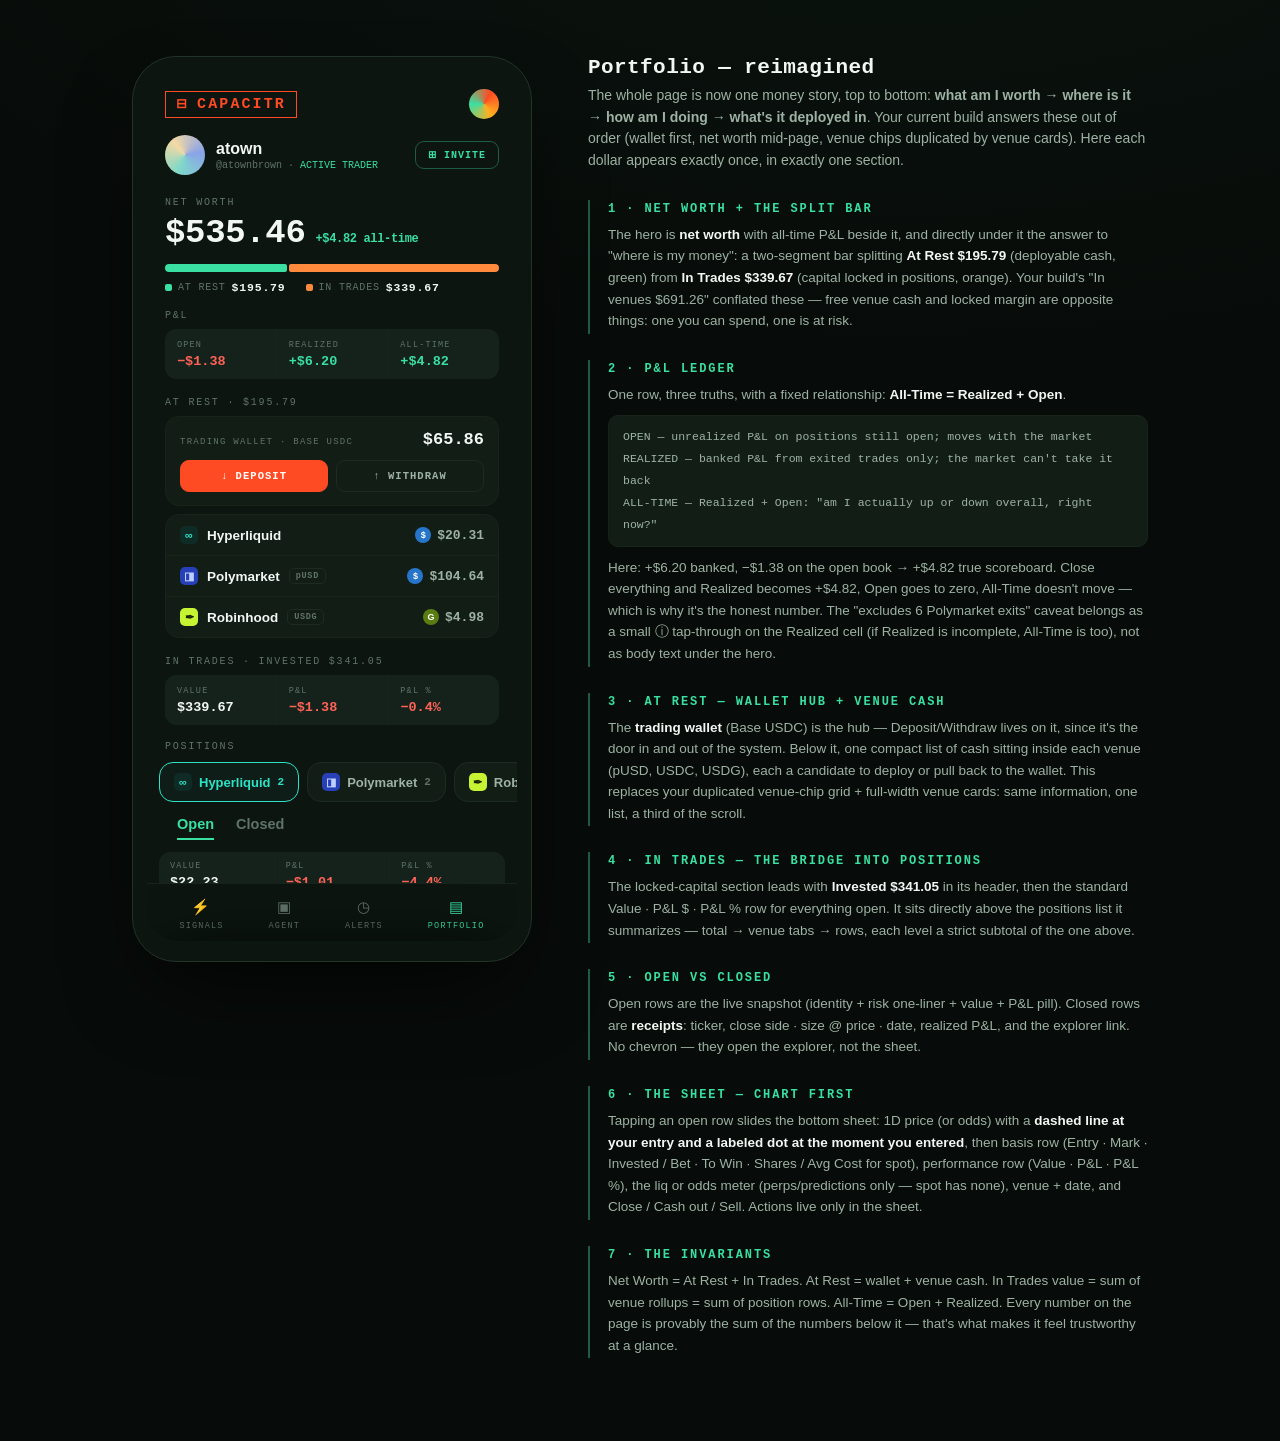
==== commit 7594277b: "Add P&L ledger definitions to design notes Co-Authored-By: Claude Fable 5 <noreply@anthropic.com> Cl" ====
--- a/portfolio-redesign/index.html
+++ b/portfolio-redesign/index.html
@@ -551,7 +551,9 @@
 
     <div class="note">
       <h2>2 · P&L ledger</h2>
-      <p>One row, three truths: <b>Open</b> (unrealized, changes with the market), <b>Realized</b> (banked), <b>All-Time</b> (their sum — the only honest scoreboard). Same labeled-cell treatment as every other number on the page. The "excludes 6 Polymarket exits" caveat belongs in a tap-through detail, not as body text under the hero.</p>
+      <p>One row, three truths, with a fixed relationship: <b>All-Time = Realized + Open</b>.</p>
+      <div class="fields">OPEN — unrealized P&L on positions still open; moves with the market<br>REALIZED — banked P&L from exited trades only; the market can't take it back<br>ALL-TIME — Realized + Open: "am I actually up or down overall, right now?"</div>
+      <p>Here: +$6.20 banked, −$1.38 on the open book → +$4.82 true scoreboard. Close everything and Realized becomes +$4.82, Open goes to zero, All-Time doesn't move — which is why it's the honest number. The "excludes 6 Polymarket exits" caveat belongs as a small ⓘ tap-through on the Realized cell (if Realized is incomplete, All-Time is too), not as body text under the hero.</p>
     </div>
 
     <div class="note">
